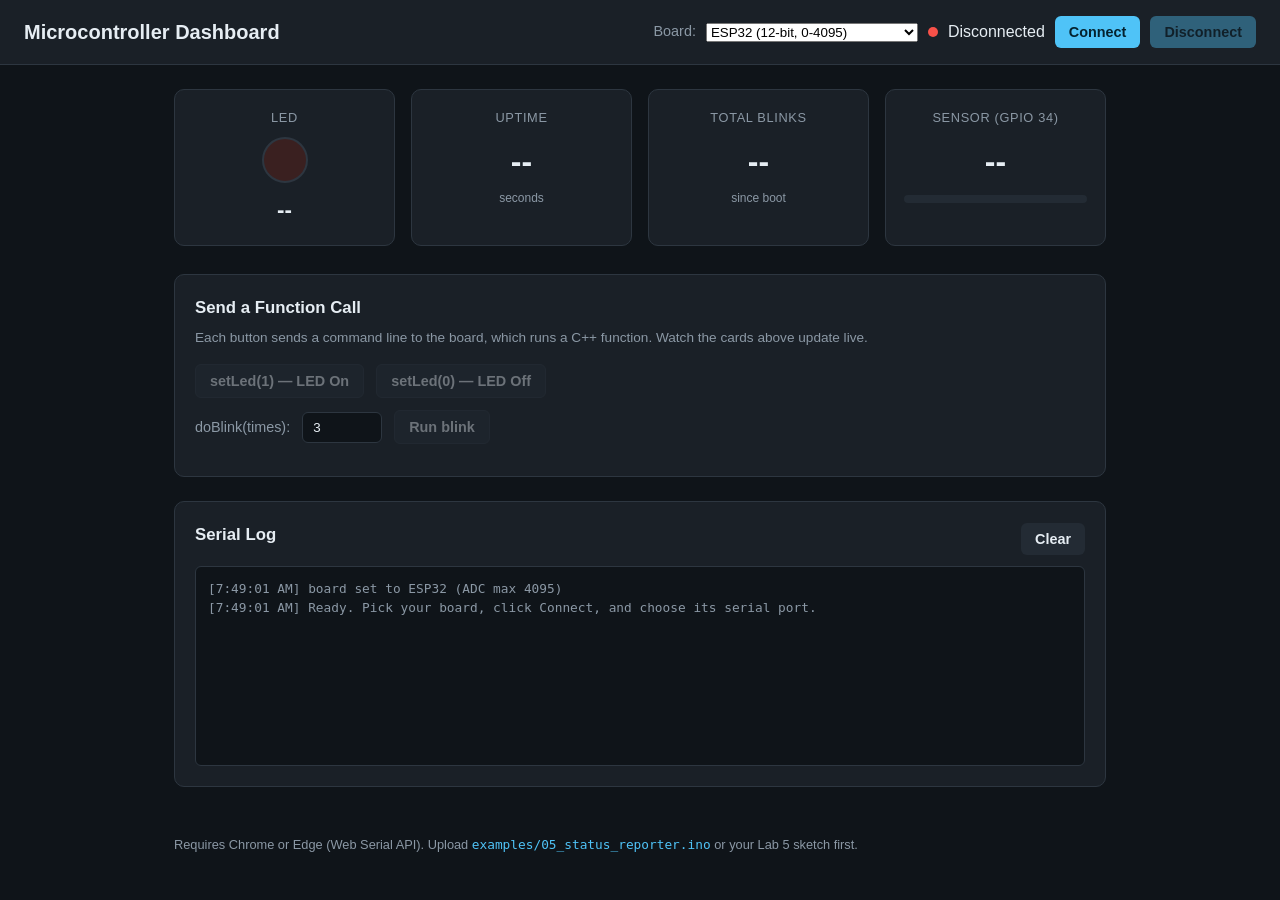
==== dashboard/index.html @ 4c465e50 "Add files via upload" ====
<!DOCTYPE html>
<html lang="en">
<head>
  <meta charset="UTF-8" />
  <meta name="viewport" content="width=device-width, initial-scale=1.0" />
  <title>Microcontroller Dashboard — C++ Functions Lab</title>
  <link rel="stylesheet" href="style.css" />
</head>
<body>
  <header>
    <h1>Microcontroller Dashboard</h1>
    <div class="conn">
      <label for="board-select" class="board-label">Board:</label>
      <select id="board-select">
        <option value="esp32">ESP32 (12-bit, 0-4095)</option>
        <option value="uno">Arduino Uno R3 (10-bit, 0-1023)</option>
        <option value="microbit">micro:bit v2 (10-bit, 0-1023)</option>
      </select>
      <span id="status-dot" class="dot off"></span>
      <span id="status-text">Disconnected</span>
      <button id="connect-btn">Connect</button>
      <button id="disconnect-btn" disabled>Disconnect</button>
    </div>
  </header>

  <main>
    <!-- Live state cards -->
    <section class="cards">
      <div class="card">
        <div class="card-label">LED</div>
        <div id="led-indicator" class="led off"></div>
        <div id="led-value" class="card-value">--</div>
      </div>

      <div class="card">
        <div class="card-label">Uptime</div>
        <div id="uptime-value" class="card-value big">--</div>
        <div class="card-sub">seconds</div>
      </div>

      <div class="card">
        <div class="card-label">Total Blinks</div>
        <div id="blinks-value" class="card-value big">--</div>
        <div class="card-sub">since boot</div>
      </div>

      <div class="card">
        <div class="card-label">Sensor (GPIO 34)</div>
        <div id="sensor-value" class="card-value big">--</div>
        <div class="gauge"><div id="sensor-bar" class="gauge-bar"></div></div>
      </div>
    </section>

    <!-- Controls that send CMD lines to the board -->
    <section class="controls">
      <h2>Send a Function Call</h2>
      <p class="hint">
        Each button sends a command line to the board, which runs a C++
        function. Watch the cards above update live.
      </p>
      <div class="control-row">
        <button id="led-on-btn" class="ctrl">setLed(1) — LED On</button>
        <button id="led-off-btn" class="ctrl">setLed(0) — LED Off</button>
      </div>
      <div class="control-row">
        <label for="blink-count">doBlink(times):</label>
        <input id="blink-count" type="number" min="1" max="20" value="3" />
        <button id="blink-btn" class="ctrl">Run blink</button>
      </div>
    </section>

    <!-- Raw serial log -->
    <section class="log-section">
      <div class="log-header">
        <h2>Serial Log</h2>
        <button id="clear-log-btn">Clear</button>
      </div>
      <pre id="log" class="log"></pre>
    </section>
  </main>

  <footer>
    <p>
      Requires Chrome or Edge (Web Serial API). Upload
      <code>examples/05_status_reporter.ino</code> or your Lab 5 sketch first.
    </p>
  </footer>

  <script src="dashboard.js"></script>
</body>
</html>
---- dashboard/style.css ----
:root {
  --bg: #0f1419;
  --panel: #1a2027;
  --panel-2: #232b34;
  --text: #e6edf3;
  --muted: #8b98a5;
  --accent: #4fc3f7;
  --green: #3fb950;
  --red: #f85149;
  --border: #2d3640;
}

* { box-sizing: border-box; margin: 0; padding: 0; }

body {
  font-family: -apple-system, "Segoe UI", Roboto, sans-serif;
  background: var(--bg);
  color: var(--text);
  line-height: 1.5;
  padding: 0 0 40px;
}

header {
  background: var(--panel);
  border-bottom: 1px solid var(--border);
  padding: 16px 24px;
  display: flex;
  align-items: center;
  justify-content: space-between;
  flex-wrap: wrap;
  gap: 12px;
}

header h1 { font-size: 1.25rem; font-weight: 600; }

.conn { display: flex; align-items: center; gap: 10px; }

.dot {
  width: 10px; height: 10px; border-radius: 50%;
  background: var(--red);
}
.dot.on { background: var(--green); box-shadow: 0 0 8px var(--green); }
.dot.off { background: var(--red); }

button {
  background: var(--accent);
  color: #04222e;
  border: none;
  padding: 8px 14px;
  border-radius: 6px;
  font-weight: 600;
  cursor: pointer;
  font-size: 0.9rem;
}
button:disabled { opacity: 0.4; cursor: not-allowed; }
button:hover:not(:disabled) { filter: brightness(1.1); }

main { max-width: 980px; margin: 0 auto; padding: 24px; }

.cards {
  display: grid;
  grid-template-columns: repeat(auto-fit, minmax(180px, 1fr));
  gap: 16px;
  margin-bottom: 28px;
}

.card {
  background: var(--panel);
  border: 1px solid var(--border);
  border-radius: 10px;
  padding: 18px;
  text-align: center;
}

.card-label {
  font-size: 0.8rem;
  text-transform: uppercase;
  letter-spacing: 0.05em;
  color: var(--muted);
  margin-bottom: 10px;
}
.card-value { font-size: 1.4rem; font-weight: 600; }
.card-value.big { font-size: 2rem; }
.card-sub { font-size: 0.75rem; color: var(--muted); margin-top: 4px; }

.led {
  width: 46px; height: 46px; border-radius: 50%;
  margin: 6px auto 10px;
  background: #3a2020;
  border: 2px solid var(--border);
}
.led.on {
  background: #ffd54f;
  box-shadow: 0 0 18px 4px rgba(255, 213, 79, 0.7);
  border-color: #ffd54f;
}

.gauge {
  height: 8px;
  background: var(--panel-2);
  border-radius: 4px;
  margin-top: 10px;
  overflow: hidden;
}
.gauge-bar {
  height: 100%;
  width: 0%;
  background: var(--accent);
  transition: width 0.15s ease;
}

.controls, .log-section {
  background: var(--panel);
  border: 1px solid var(--border);
  border-radius: 10px;
  padding: 20px;
  margin-bottom: 24px;
}

.controls h2, .log-section h2 { font-size: 1.05rem; margin-bottom: 8px; }
.hint { color: var(--muted); font-size: 0.85rem; margin-bottom: 16px; }

.control-row {
  display: flex;
  align-items: center;
  gap: 12px;
  flex-wrap: wrap;
  margin-bottom: 12px;
}
.ctrl { background: var(--panel-2); color: var(--text); border: 1px solid var(--border); }
.ctrl:hover:not(:disabled) { border-color: var(--accent); }

input[type="number"] {
  background: var(--bg);
  border: 1px solid var(--border);
  color: var(--text);
  padding: 7px 10px;
  border-radius: 6px;
  width: 80px;
}
label { color: var(--muted); font-size: 0.9rem; }

.log-header {
  display: flex;
  align-items: center;
  justify-content: space-between;
  margin-bottom: 10px;
}
.log-header button { background: var(--panel-2); color: var(--text); }

.log {
  background: var(--bg);
  border: 1px solid var(--border);
  border-radius: 6px;
  padding: 12px;
  height: 200px;
  overflow-y: auto;
  font-family: "SF Mono", Menlo, monospace;
  font-size: 0.8rem;
  color: var(--muted);
  white-space: pre-wrap;
}

footer {
  max-width: 980px;
  margin: 0 auto;
  padding: 0 24px;
  color: var(--muted);
  font-size: 0.8rem;
}
footer code { color: var(--accent); }
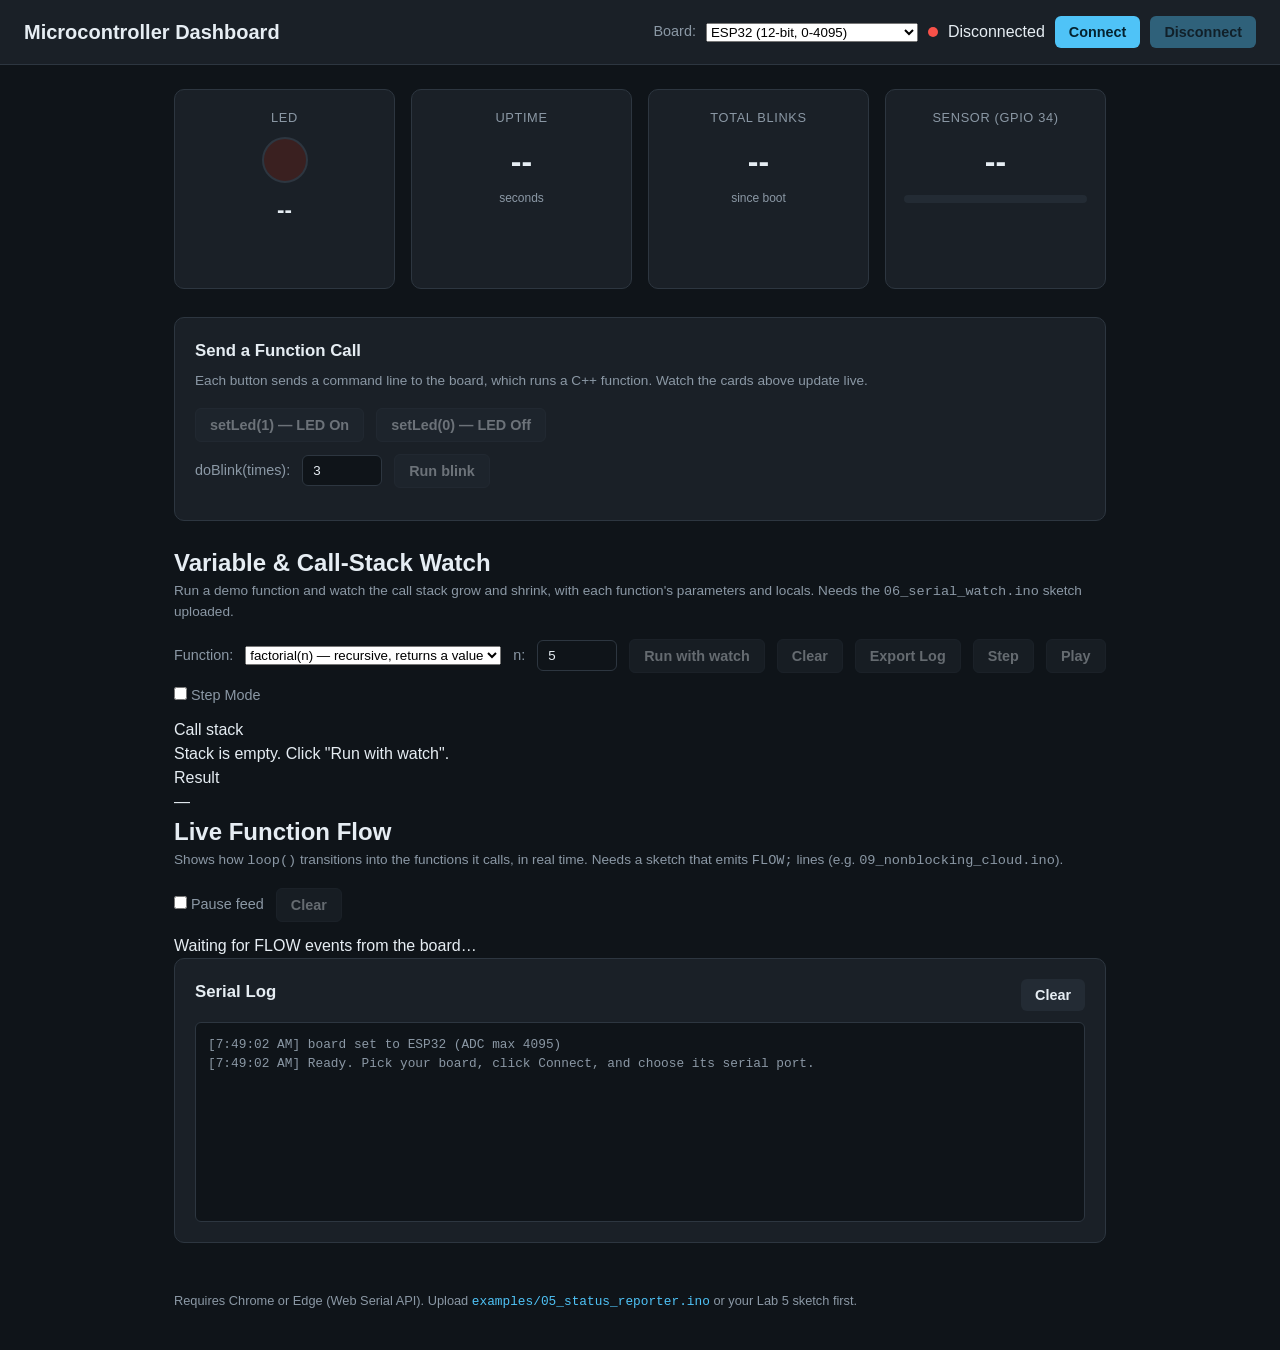
==== commit 4d0567d2: "Update index.html" ====
--- a/dashboard/index.html
+++ b/dashboard/index.html
@@ -45,9 +45,10 @@
       </div>
 
       <div class="card">
-        <div class="card-label">Sensor (GPIO 34)</div>
+        <div class="card-label">Sensor</div>
         <div id="sensor-value" class="card-value big">--</div>
         <div class="gauge"><div id="sensor-bar" class="gauge-bar"></div></div>
+        <canvas id="sensor-graph" class="sensor-graph" width="200" height="60"></canvas>
       </div>
     </section>
 
@@ -66,6 +67,62 @@
         <label for="blink-count">doBlink(times):</label>
         <input id="blink-count" type="number" min="1" max="20" value="3" />
         <button id="blink-btn" class="ctrl">Run blink</button>
+      </div>
+    </section>
+
+    <!-- Variable & call-stack watch -->
+    <section class="watch-section">
+      <h2>Variable &amp; Call-Stack Watch</h2>
+      <p class="hint">
+        Run a demo function and watch the call stack grow and shrink, with each
+        function's parameters and locals. Needs the
+        <code>06_serial_watch.ino</code> sketch uploaded.
+      </p>
+      <div class="control-row">
+        <label for="watch-fn">Function:</label>
+        <select id="watch-fn">
+          <option value="factorial">factorial(n) — recursive, returns a value</option>
+          <option value="countdown">countdown(n) — nested, no return</option>
+        </select>
+        <label for="watch-n">n:</label>
+        <input id="watch-n" type="number" min="0" max="12" value="5" />
+        <button id="watch-run-btn" class="ctrl">Run with watch</button>
+        <button id="watch-clear-btn" class="ctrl">Clear</button>
+        <button id="watch-export-btn" class="ctrl">Export Log</button>
+        <button id="watch-step-btn" class="ctrl" disabled>Step</button>
+        <button id="watch-play-btn" class="ctrl" disabled>Play</button>
+        <label class="step-mode-label"><input type="checkbox" id="watch-step-mode"> Step Mode</label>
+        <span id="watch-queue-info" class="queue-info"></span>
+      </div>
+
+      <div class="watch-grid">
+        <div class="watch-col">
+          <div class="watch-col-head">Call stack <span id="watch-mem" class="watch-mem"></span></div>
+          <div id="watch-stack" class="watch-stack">
+            <div class="watch-empty">Stack is empty. Click "Run with watch".</div>
+          </div>
+        </div>
+        <div class="watch-col">
+          <div class="watch-col-head">Result</div>
+          <div id="watch-result" class="watch-result">—</div>
+        </div>
+      </div>
+    </section>
+
+    <!-- Live function flow -->
+    <section class="watch-section">
+      <h2>Live Function Flow</h2>
+      <p class="hint">
+        Shows how <code>loop()</code> transitions into the functions it calls,
+        in real time. Needs a sketch that emits <code>FLOW;</code> lines
+        (e.g. <code>09_nonblocking_cloud.ino</code>).
+      </p>
+      <div class="control-row">
+        <label class="step-mode-label"><input type="checkbox" id="flow-pause"> Pause feed</label>
+        <button id="flow-clear-btn" class="ctrl" disabled>Clear</button>
+      </div>
+      <div id="flow-feed" class="flow-feed">
+        <div class="flow-empty">Waiting for FLOW events from the board&hellip;</div>
       </div>
     </section>
 
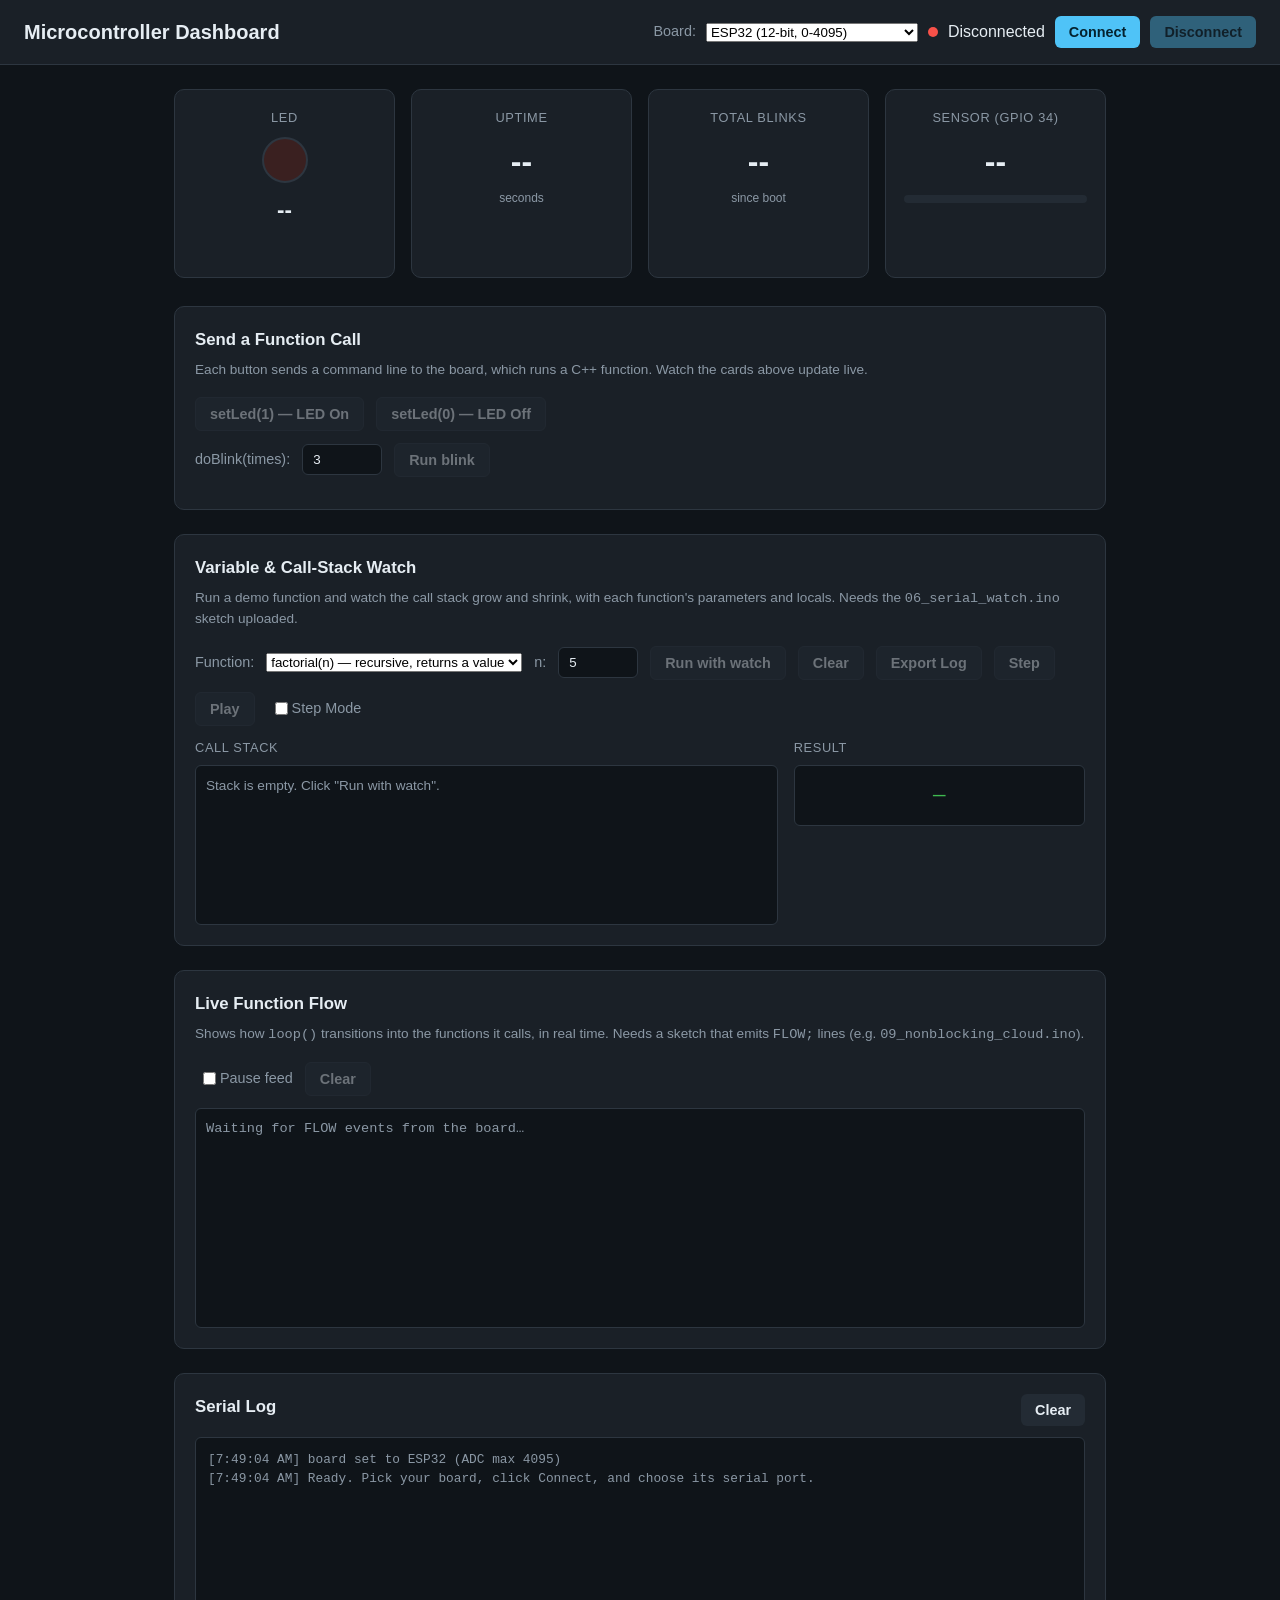
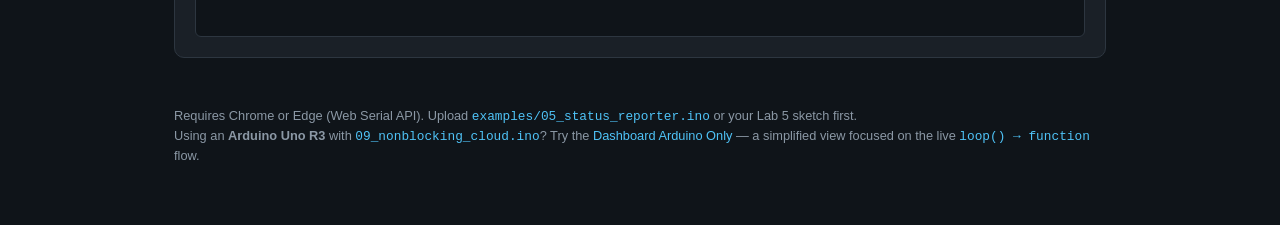
==== commit 55e3b201: "Add files via upload" ====
--- a/dashboard/index.html
+++ b/dashboard/index.html
@@ -141,6 +141,12 @@
       Requires Chrome or Edge (Web Serial API). Upload
       <code>examples/05_status_reporter.ino</code> or your Lab 5 sketch first.
     </p>
+    <p>
+      Using an <strong>Arduino Uno R3</strong> with
+      <code>09_nonblocking_cloud.ino</code>? Try the
+      <a href="../dashboard-arduino-only/">Dashboard Arduino Only</a> — a
+      simplified view focused on the live <code>loop() → function</code> flow.
+    </p>
   </footer>
 
   <script src="dashboard.js"></script>
--- a/dashboard/style.css
+++ b/dashboard/style.css
@@ -169,3 +169,157 @@
   font-size: 0.8rem;
 }
 footer code { color: var(--accent); }
+footer a { color: var(--accent); text-decoration: none; }
+footer a:hover { text-decoration: underline; }
+
+/* ---- Variable & call-stack watch ---- */
+.watch-section {
+  background: var(--panel);
+  border: 1px solid var(--border);
+  border-radius: 10px;
+  padding: 20px;
+  margin-bottom: 24px;
+}
+.watch-section h2 { font-size: 1.05rem; margin-bottom: 8px; }
+
+.watch-grid {
+  display: grid;
+  grid-template-columns: 2fr 1fr;
+  gap: 16px;
+  margin-top: 8px;
+}
+@media (max-width: 640px) {
+  .watch-grid { grid-template-columns: 1fr; }
+}
+
+.watch-col-head {
+  font-size: 0.8rem;
+  text-transform: uppercase;
+  letter-spacing: 0.05em;
+  color: var(--muted);
+  margin-bottom: 8px;
+}
+.watch-mem { text-transform: none; letter-spacing: 0; color: var(--accent); }
+
+.watch-stack {
+  background: var(--bg);
+  border: 1px solid var(--border);
+  border-radius: 6px;
+  padding: 10px;
+  min-height: 160px;
+}
+.watch-empty { color: var(--muted); font-size: 0.85rem; }
+
+.watch-frame {
+  background: var(--panel-2);
+  border: 1px solid var(--border);
+  border-left: 3px solid var(--accent);
+  border-radius: 6px;
+  padding: 8px 10px;
+  margin-bottom: 6px;
+}
+.watch-frame.returning { border-left-color: var(--green); opacity: 0.7; }
+
+.watch-fn-name {
+  font-family: "SF Mono", Menlo, monospace;
+  font-weight: 600;
+  font-size: 0.9rem;
+}
+.watch-depth {
+  float: right;
+  color: var(--muted);
+  font-size: 0.75rem;
+}
+.watch-var {
+  font-family: "SF Mono", Menlo, monospace;
+  font-size: 0.8rem;
+  color: var(--muted);
+  margin-top: 3px;
+}
+.watch-var .vname { color: var(--text); }
+.watch-var .vval  { color: var(--accent); }
+.watch-var.is-arg .vname::before { content: "param "; color: var(--muted); }
+.watch-var.is-return {
+  color: var(--muted);
+}
+.watch-var.is-return .vval {
+  color: var(--green);
+}
+
+.watch-result {
+  background: var(--bg);
+  border: 1px solid var(--border);
+  border-radius: 6px;
+  padding: 14px;
+  font-family: "SF Mono", Menlo, monospace;
+  font-size: 1.3rem;
+  color: var(--green);
+  text-align: center;
+}
+
+/* Sensor history graph */
+.sensor-graph {
+  display: block;
+  width: 100%;
+  height: 50px;
+  margin-top: 6px;
+  background: transparent;
+}
+
+/* Step-play controls */
+.queue-info {
+  font-size: 0.75rem;
+  color: var(--muted);
+  margin-left: 8px;
+  white-space: nowrap;
+}
+.step-mode-label {
+  font-size: 0.9rem;
+  color: var(--muted);
+  margin-left: 8px;
+  display: flex;
+  align-items: center;
+}
+.step-mode-label input {
+  margin-right: 4px;
+}
+
+/* ---- Live function flow ---- */
+.flow-feed {
+  background: var(--bg);
+  border: 1px solid var(--border);
+  border-radius: 6px;
+  padding: 10px;
+  height: 220px;
+  overflow-y: auto;
+  font-family: "SF Mono", Menlo, monospace;
+  font-size: 0.8rem;
+}
+.flow-empty { color: var(--muted); font-size: 0.85rem; }
+
+.flow-row {
+  display: flex;
+  gap: 10px;
+  padding: 2px 4px;
+  border-radius: 4px;
+  white-space: nowrap;
+  overflow: hidden;
+  text-overflow: ellipsis;
+}
+.flow-row:nth-child(odd) { background: rgba(255, 255, 255, 0.02); }
+
+.flow-time {
+  color: var(--muted);
+  flex: 0 0 auto;
+  font-size: 0.72rem;
+  padding-top: 1px;
+}
+
+.flow-text { color: var(--text); }
+.flow-enter .flow-text { color: var(--accent); }
+.flow-enter .flow-text::before { content: "→ "; }
+.flow-call .flow-text { color: #ffd54f; }
+.flow-call .flow-text::before { content: "↳ "; }
+.flow-exit .flow-text { color: var(--green); }
+.flow-exit .flow-text::before { content: "← "; }
+.flow-other .flow-text { color: var(--muted); }
